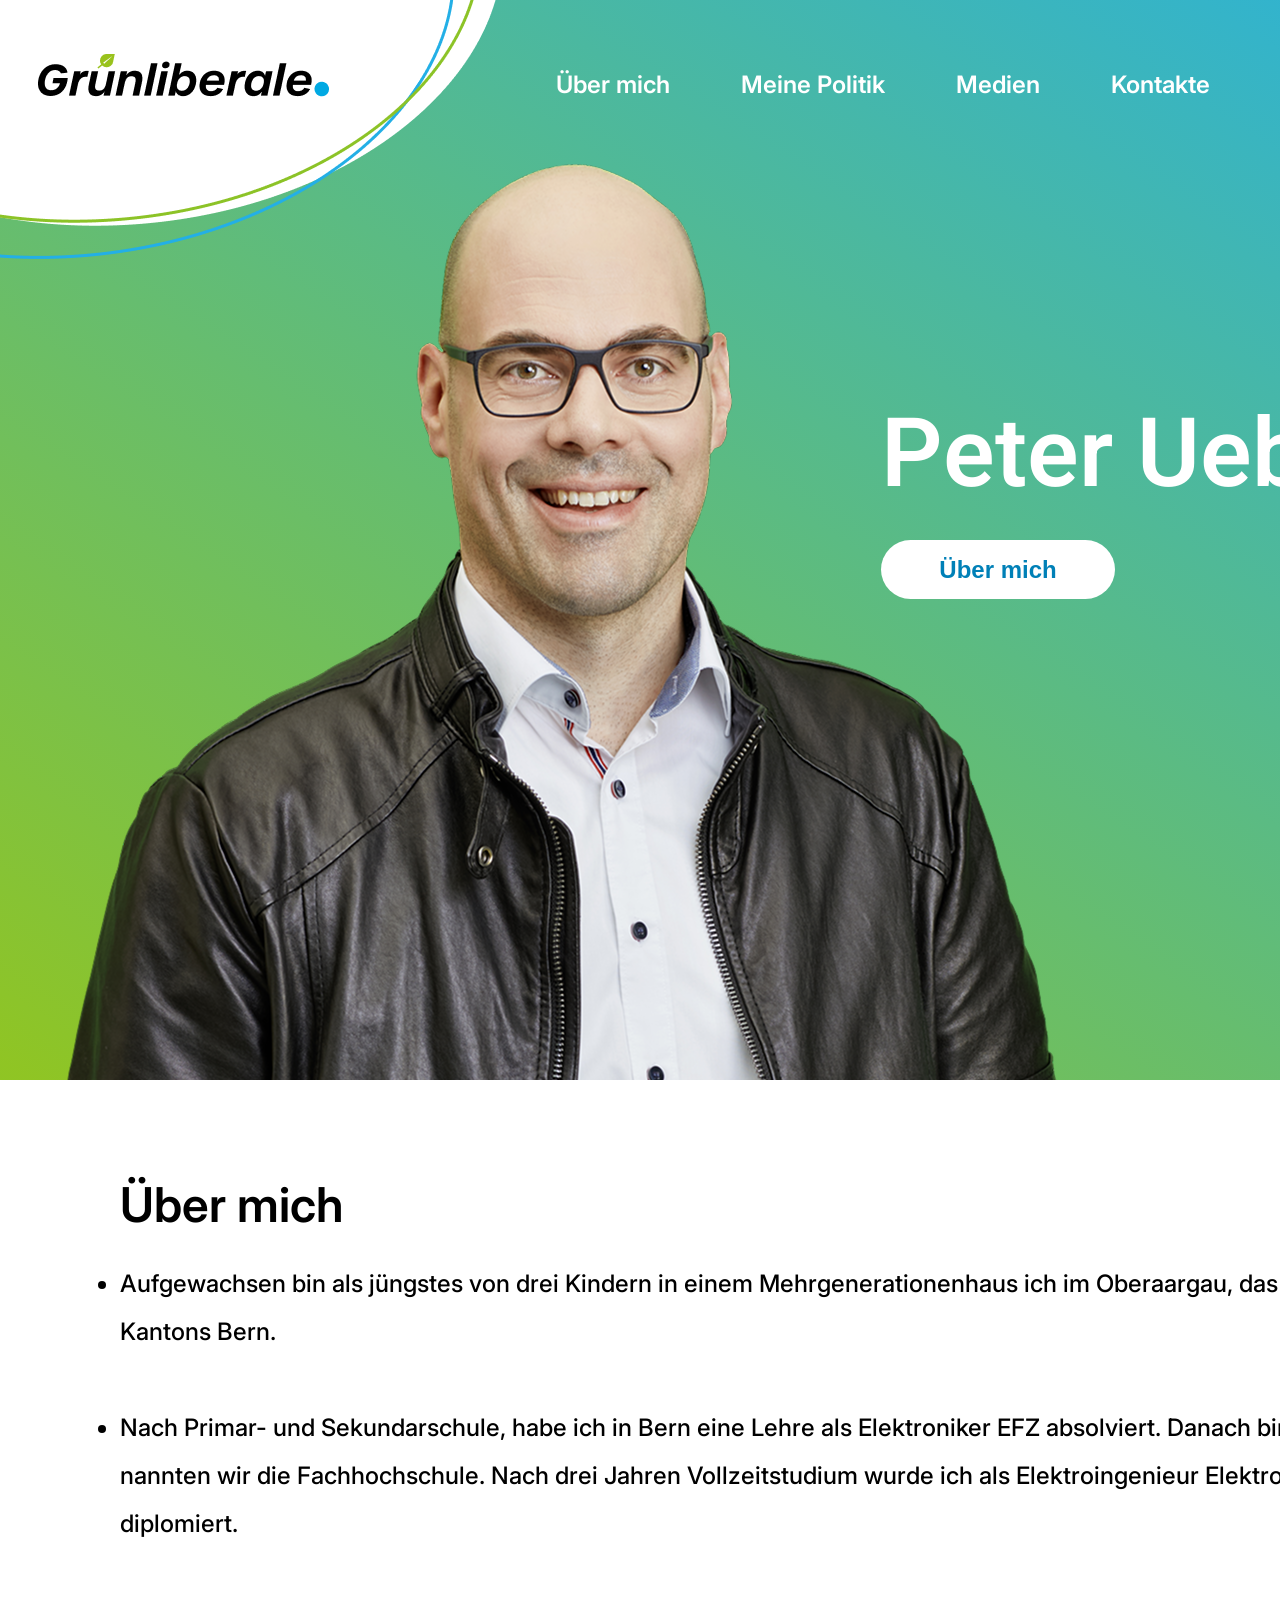
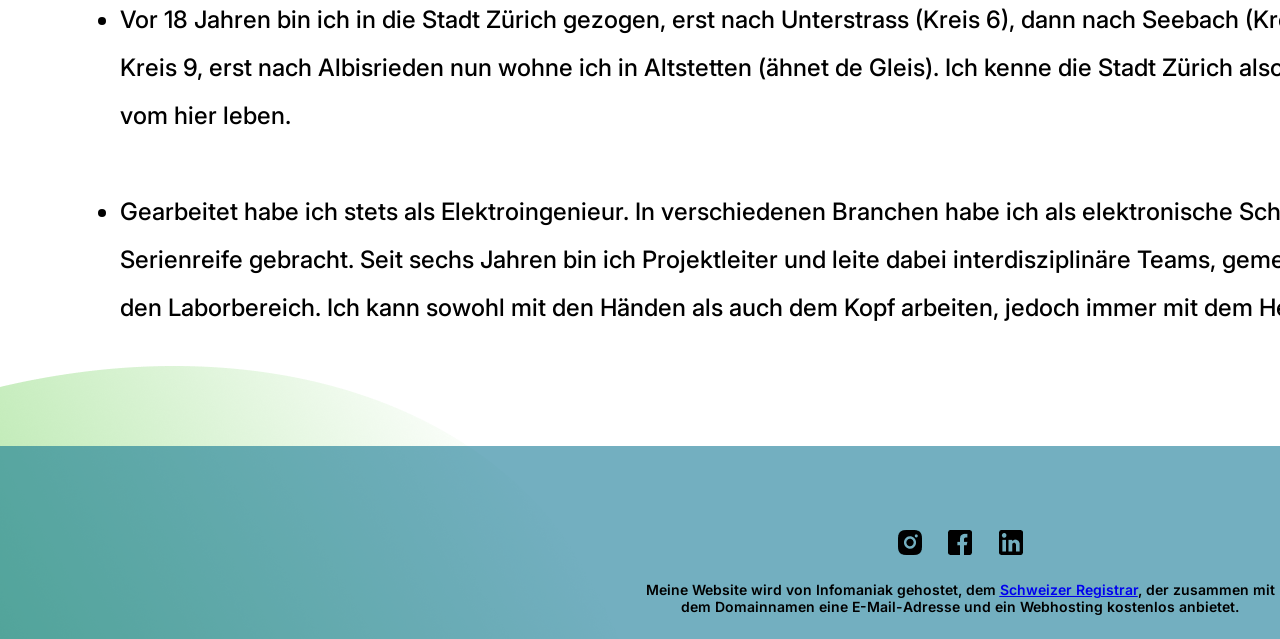
==== index.html @ 5a9c6401 "main page completed" ====
<!DOCTYPE html>
<html lang="en">
  <head>
    <meta charset="UTF-8" />
    <meta name="viewport" content="width=device-width, initial-scale=1.0" />
    <title>Document</title>
    <link rel="stylesheet" href="css/style.css" />
  </head>
  <body>
    <header class="header">
      <ul class="header__block">
        <li class="header__about_me">Über mich</li>
        <li class="header__my_politic">Meine Politik</li>
        <li class="header__media">Medien</li>
        <li class="header__contacts">Kontakte</li>
      </ul>
    </header>
    <main class="main">
      <section class="main__slogan">
        <img class="main__logo" src="/img/logo.png" alt="" />
        <img
          class="main__logo_blue_line"
          src="/img/logo_blue_line.png"
          alt=""
        />
        <img
          class="main__logo_green_line"
          src="/img/logo_green_line.png"
          alt=""
        />
        <img class="main__logo_bg" src="/img/logo_bg.png" alt="" />
        <img class="main__img" src="/img/Peter_main.png" alt="" />

        <h1 class="main__name">Peter Uebersax</h1>
        <a href="#main__title"><button class="main__btn">Über mich</button></a>
      </section>
      <section class="main__text_section">
        <h2 class="main__title" id="main__title">Über mich</h2>
        <ul class="main__desc">
          <li class="main__desc__item">
            Aufgewachsen bin als jüngstes von drei Kindern in einem
            Mehrgenerationenhaus ich im Oberaargau, das ist der nordöstlichste
            Teil des<br>Kantons Bern.
          </li>
          <br />
          <li class="main__desc__item">
            Nach Primar- und Sekundarschule, habe ich in Bern eine Lehre als
            Elektroniker EFZ absolviert. Danach bin ich in Burgdorf ans "Tech",
            so <br>nannten wir die Fachhochschule. Nach drei Jahren Vollzeitstudium
            wurde ich als Elektroingenieur Elektro- und Kommunikationstechnik <br>diplomiert.
          </li>
          <br />
          <li class="main__desc__item">
            Vor 18 Jahren bin ich in die Stadt Zürich gezogen, erst nach
            Unterstrass (Kreis 6), dann nach Seebach (Kreis 11) und vor acht
            Jahren in den <br>Kreis 9, erst nach Albisrieden nun wohne ich in
            Altstetten (ähnet de Gleis). Ich kenne die Stadt Zürich also nicht
            nur vom Hörensagen, sondern <br>vom hier leben.
          </li>
          <br />
          <li class="main__desc__item">
            Gearbeitet habe ich stets als Elektroingenieur. In verschiedenen
            Branchen habe ich als elektronische Schaltungen entwickelt, getestet
            und zur <br>Serienreife gebracht. Seit sechs Jahren bin ich
            Projektleiter und leite dabei interdisziplinäre Teams, gemeinsam
            entwickeln wir Produkte für <br>den Laborbereich. Ich kann sowohl mit
            den Händen als auch dem Kopf arbeiten, jedoch immer mit dem Herzen.
          </li>
        </ul>
      </section>
    </main>

    <footer class="footer">
        <ul class="footer__icons">
            <li class="footer__icons__item"><a href="https://www.instagram.com/peter.uebersax/"><img class="footer__icons__item__img" src="/img/insta.png" alt=""></a></li>
            <li class="footer__icons__item"><a href="https://www.facebook.com/peter.uebersax.12"><img class="footer__icons__item__img" src="/img/facebook.png" alt=""></a></li>
            <li class="footer__icons__item"><a href="https://www.linkedin.com/in/peter-u-022654145/"><img class="footer__icons__item__img" src="/img/linkedin.png" alt=""></a></li>
        </ul>
        <p class="footer__text">Meine Website wird von Infomaniak gehostet, dem <a href="https://www.infomaniak.com/de/domains"><span class="footer__text__link">Schweizer Registrar</a></span>, der zusammen mit dem Domainnamen eine E-Mail-Adresse und ein Webhosting kostenlos anbietet.</p>
        <img class="ellipse_left" src="/img/ellipse_left.png" alt="">
        <img class="ellipse_right" src="/img/ellipse_right.png" alt="">
    </footer>
  </body>
</html>
---- css/style.css ----
@import url("https://fonts.googleapis.com/css2?family=Heebo:wght@100..900&family=Inter:ital,opsz,wght@0,14..32,100..900;1,14..32,100..900&display=swap");
* {
  margin: 0;
  padding: 0;
  box-sizing: border-box;
}

html {
  scroll-behavior: smooth;
}

body {
  margin: 0 auto;
  width: 1920px;
  font-weight: 500;
  font-size: 24px;
  font-family: "Inter", sans-serif;
}

.header__block {
  position: absolute;
  top: 70px;
  right: 70px;
  display: flex;
  width: 654px;
  height: 29px;
  justify-content: space-between;
  align-items: center;
  color: #ffffff;
  z-index: 2;
  list-style: none;
  font-weight: 600;
  font-size: 24px;
  cursor: url("/img/leaf.png"), auto;
}

.main {
  width: 100%;
  min-height: 100vh;
  padding-bottom: 200px;
}
.main__slogan {
  position: relative;
  width: 100%;
  height: 1080px;
  background: linear-gradient(213.38deg, rgba(0, 164, 227, 0.86) 5.39%, rgba(125, 187, 0, 0.86) 99.09%);
}
.main__img {
  position: absolute;
  bottom: 0;
  left: 65px;
}
.main__logo {
  position: absolute;
  top: 5%;
  left: 2%;
  z-index: 2;
}
.main__logo_blue_line {
  position: absolute;
  top: 0;
  left: 0;
  z-index: 2;
}
.main__logo_green_line {
  position: absolute;
  top: 0;
  left: 0;
  z-index: 2;
}
.main__logo_bg {
  position: absolute;
  top: 0;
  left: 0;
  z-index: 1;
}
.main__name {
  width: 660;
  height: 141;
  padding-left: 881px;
  padding-top: 385px;
  padding-bottom: 14px;
  color: #ffffff;
  z-index: 2;
  font-family: "Heebo", sans-serif;
  font-weight: 600;
  font-size: 96px;
  vertical-align: middle;
}
.main__btn {
  border-radius: 36px;
  background-color: #ffffff;
  width: 234px;
  height: 59px;
  color: #0080b7;
  border-style: none;
  margin-left: 881px;
  font-weight: 600;
  font-size: 24px;
  cursor: url("/img/leaf.png"), auto;
  position: relative;
  z-index: 3;
}
.main__text_section {
  width: 100%;
  padding-top: 95px;
  margin-left: 60px;
}
.main__title {
  width: 238px;
  height: 58px;
  margin-left: 60px;
  font-weight: 600;
  font-size: 48px;
  vertical-align: middle;
}
.main__desc {
  width: 1675px;
  height: 490px;
  margin-top: 27px;
  margin-left: 60px;
  margin-bottom: 96px;
  font-size: 24px;
  line-height: 48px;
  vertical-align: middle;
}

.footer {
  width: 100%;
  height: 193px;
  background-color: rgba(1, 109, 140, 0.5490196078);
  position: relative;
}
.footer__icons {
  width: 125px;
  height: auto;
  margin: 0 auto;
  display: flex;
  justify-content: space-between;
  align-items: center;
  list-style: none;
  padding-top: 84px;
}
.footer__icons__item__img {
  cursor: url("/img/leaf.png"), auto;
}
.footer__text {
  width: 647px;
  height: auto;
  margin: 0 auto;
  margin-top: 20px;
  font-size: 14px;
  text-align: center;
  font-weight: 600;
  font-family: Inter;
  font-weight: 600;
  font-style: Semi Bold;
  font-size: 14px;
  text-align: center;
  vertical-align: middle;
  text-decoration-style: solid;
  color: #000000;
}
.footer__text__link {
  text-decoration: underline;
  cursor: url("/img/leaf.png"), auto;
}

.ellipse_left {
  position: absolute;
  bottom: 0;
  left: 0;
  z-index: -1;
}

.ellipse_right {
  position: absolute;
  bottom: 0;
  right: 0;
  z-index: -1;
}
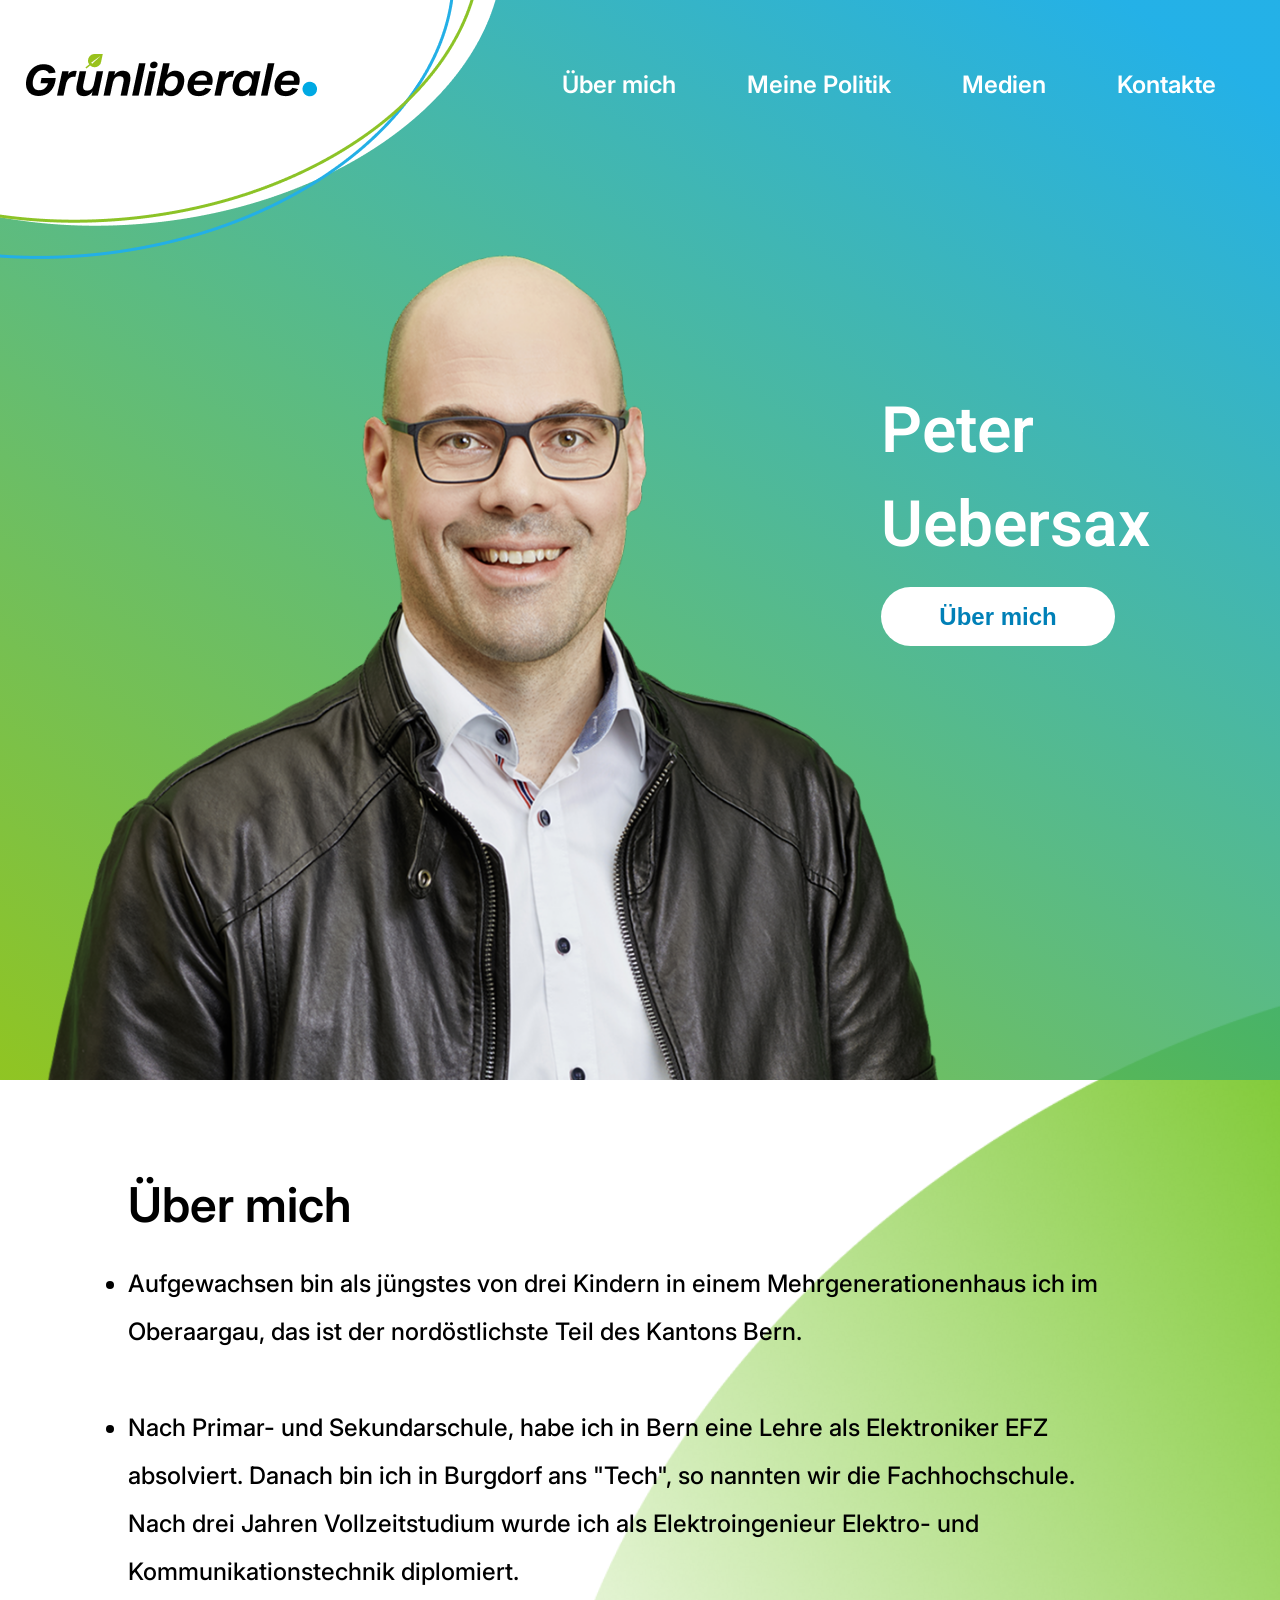
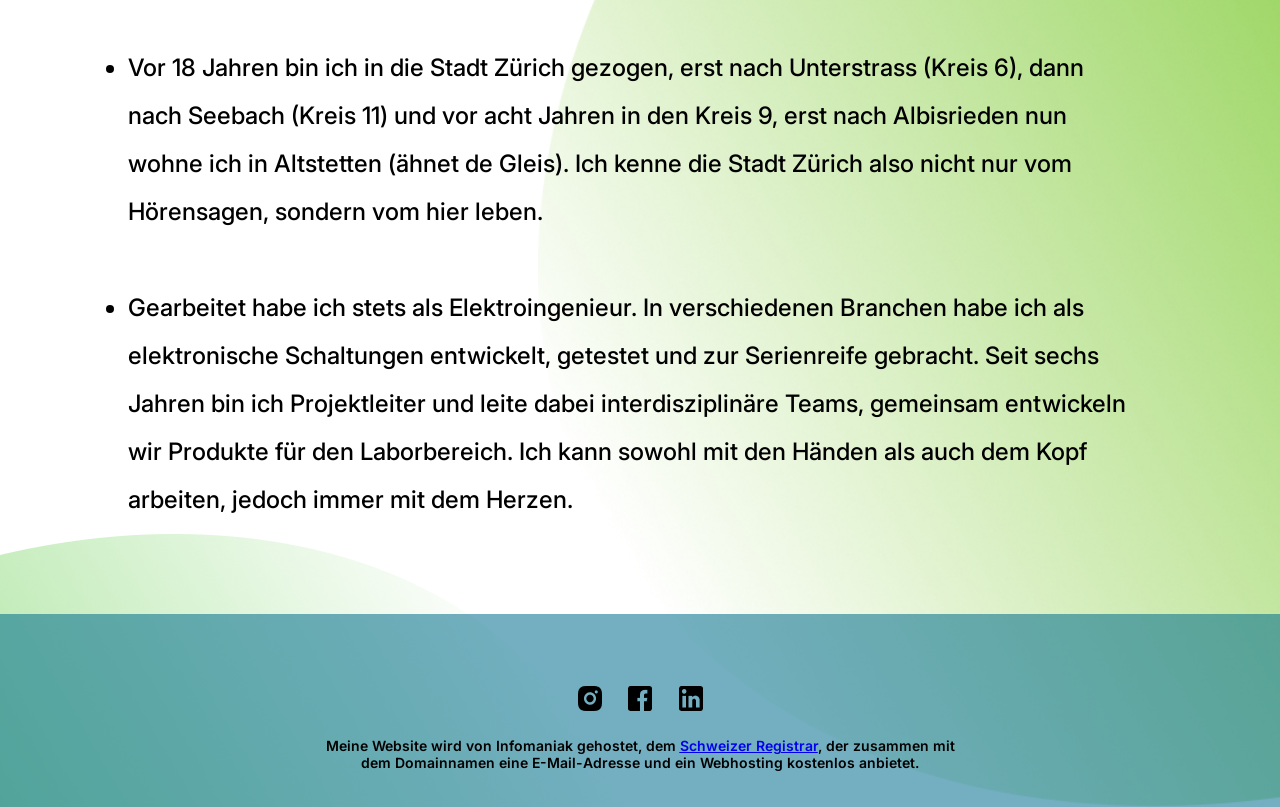
==== commit f12daa97: "working on responsive resolutions" ====
--- a/index.html
+++ b/index.html
@@ -40,30 +40,30 @@
           <li class="main__desc__item">
             Aufgewachsen bin als jüngstes von drei Kindern in einem
             Mehrgenerationenhaus ich im Oberaargau, das ist der nordöstlichste
-            Teil des<br>Kantons Bern.
+            Teil des Kantons Bern.
           </li>
           <br />
           <li class="main__desc__item">
             Nach Primar- und Sekundarschule, habe ich in Bern eine Lehre als
             Elektroniker EFZ absolviert. Danach bin ich in Burgdorf ans "Tech",
-            so <br>nannten wir die Fachhochschule. Nach drei Jahren Vollzeitstudium
-            wurde ich als Elektroingenieur Elektro- und Kommunikationstechnik <br>diplomiert.
+            so nannten wir die Fachhochschule. Nach drei Jahren Vollzeitstudium
+            wurde ich als Elektroingenieur Elektro- und Kommunikationstechnik diplomiert.
           </li>
           <br />
           <li class="main__desc__item">
             Vor 18 Jahren bin ich in die Stadt Zürich gezogen, erst nach
             Unterstrass (Kreis 6), dann nach Seebach (Kreis 11) und vor acht
-            Jahren in den <br>Kreis 9, erst nach Albisrieden nun wohne ich in
+            Jahren in den Kreis 9, erst nach Albisrieden nun wohne ich in
             Altstetten (ähnet de Gleis). Ich kenne die Stadt Zürich also nicht
-            nur vom Hörensagen, sondern <br>vom hier leben.
+            nur vom Hörensagen, sondern vom hier leben.
           </li>
           <br />
           <li class="main__desc__item">
             Gearbeitet habe ich stets als Elektroingenieur. In verschiedenen
             Branchen habe ich als elektronische Schaltungen entwickelt, getestet
-            und zur <br>Serienreife gebracht. Seit sechs Jahren bin ich
+            und zur Serienreife gebracht. Seit sechs Jahren bin ich
             Projektleiter und leite dabei interdisziplinäre Teams, gemeinsam
-            entwickeln wir Produkte für <br>den Laborbereich. Ich kann sowohl mit
+            entwickeln wir Produkte für den Laborbereich. Ich kann sowohl mit
             den Händen als auch dem Kopf arbeiten, jedoch immer mit dem Herzen.
           </li>
         </ul>
--- a/css/style.css
+++ b/css/style.css
@@ -7,20 +7,26 @@
 
 html {
   scroll-behavior: smooth;
+  overflow-x: hidden;
+  width: 100%;
 }
 
 body {
   margin: 0 auto;
-  width: 1920px;
+  width: 100%;
+  max-width: 1920px;
+  overflow-x: hidden;
+  margin: 0 auto;
   font-weight: 500;
   font-size: 24px;
   font-family: "Inter", sans-serif;
+  position: relative;
 }
 
 .header__block {
   position: absolute;
   top: 70px;
-  right: 70px;
+  right: 5%;
   display: flex;
   width: 654px;
   height: 29px;
@@ -36,19 +42,21 @@
 
 .main {
   width: 100%;
-  min-height: 100vh;
-  padding-bottom: 200px;
 }
 .main__slogan {
   position: relative;
   width: 100%;
+  max-width: 1920px;
   height: 1080px;
   background: linear-gradient(213.38deg, rgba(0, 164, 227, 0.86) 5.39%, rgba(125, 187, 0, 0.86) 99.09%);
+  overflow: hidden;
 }
 .main__img {
   position: absolute;
   bottom: 0;
   left: 65px;
+  max-width: 90%;
+  height: auto;
 }
 .main__logo {
   position: absolute;
@@ -75,11 +83,7 @@
   z-index: 1;
 }
 .main__name {
-  width: 660;
-  height: 141;
-  padding-left: 881px;
-  padding-top: 385px;
-  padding-bottom: 14px;
+  padding: 385px 14px 14px 881px;
   color: #ffffff;
   z-index: 2;
   font-family: "Heebo", sans-serif;
@@ -102,32 +106,35 @@
   z-index: 3;
 }
 .main__text_section {
-  width: 100%;
+  width: 80%;
   padding-top: 95px;
-  margin-left: 60px;
+  padding-bottom: 10vh;
+  margin: 0 auto;
 }
 .main__title {
-  width: 238px;
+  width: 100%;
+  max-width: 1675px;
   height: 58px;
-  margin-left: 60px;
+  margin: 0 auto;
   font-weight: 600;
   font-size: 48px;
   vertical-align: middle;
 }
 .main__desc {
-  width: 1675px;
-  height: 490px;
+  width: 100%;
+  max-width: 1675px;
+  height: auto;
   margin-top: 27px;
-  margin-left: 60px;
-  margin-bottom: 96px;
   font-size: 24px;
   line-height: 48px;
   vertical-align: middle;
+  padding-right: 20px;
+  box-sizing: border-box;
 }
 
 .footer {
   width: 100%;
-  height: 193px;
+  height: auto;
   background-color: rgba(1, 109, 140, 0.5490196078);
   position: relative;
 }
@@ -139,22 +146,22 @@
   justify-content: space-between;
   align-items: center;
   list-style: none;
-  padding-top: 84px;
+  padding-top: 8vh;
 }
 .footer__icons__item__img {
   cursor: url("/img/leaf.png"), auto;
 }
 .footer__text {
-  width: 647px;
+  width: 90%;
+  max-width: 647px;
   height: auto;
   margin: 0 auto;
   margin-top: 20px;
+  padding-bottom: 4vh;
   font-size: 14px;
   text-align: center;
   font-weight: 600;
-  font-family: Inter;
-  font-weight: 600;
-  font-style: Semi Bold;
+  font-weight: 600;
   font-size: 14px;
   text-align: center;
   vertical-align: middle;
@@ -178,4 +185,83 @@
   bottom: 0;
   right: 0;
   z-index: -1;
+  max-width: 50vw;
+  zoom: 1.2;
+}
+
+@media (max-width: 1600px) {
+  .main__img {
+    left: 4vw;
+    zoom: 90%;
+    height: auto;
+  }
+  .main__name {
+    font-size: 64px;
+  }
+}
+@media (max-width: 1200px) {
+  .main__img {
+    left: 2vw;
+    zoom: 80%;
+    height: auto;
+  }
+  .main__name {
+    font-size: 54px;
+    margin-left: -15vw;
+  }
+  .main__btn {
+    width: 14vw;
+    height: 50px;
+    margin-left: 800px;
+    font-size: 22px;
+  }
+  .main__logo {
+    zoom: 68%;
+    position: absolute;
+    top: 5%;
+    left: 2%;
+    z-index: 2;
+  }
+  .main__logo_blue_line {
+    zoom: 68%;
+  }
+  .main__logo_green_line {
+    zoom: 68%;
+  }
+  .main__logo_bg {
+    zoom: 68%;
+  }
+  .main__slogan {
+    height: 78vh;
+  }
+}
+@media (max-width: 1024px) {
+  .main__img {
+    zoom: 60%;
+  }
+  .main__name {
+    font-size: 46px;
+    margin-left: -35vw;
+    margin-top: -5vh;
+  }
+  .main__btn {
+    width: 14vw;
+    height: 50px;
+    margin-left: 600px;
+  }
+  .main__logo {
+    zoom: 50%;
+  }
+  .main__logo_blue_line {
+    zoom: 50%;
+  }
+  .main__logo_green_line {
+    zoom: 50%;
+  }
+  .main__logo_bg {
+    zoom: 50%;
+  }
+  .main__slogan {
+    height: 60vh;
+  }
 }
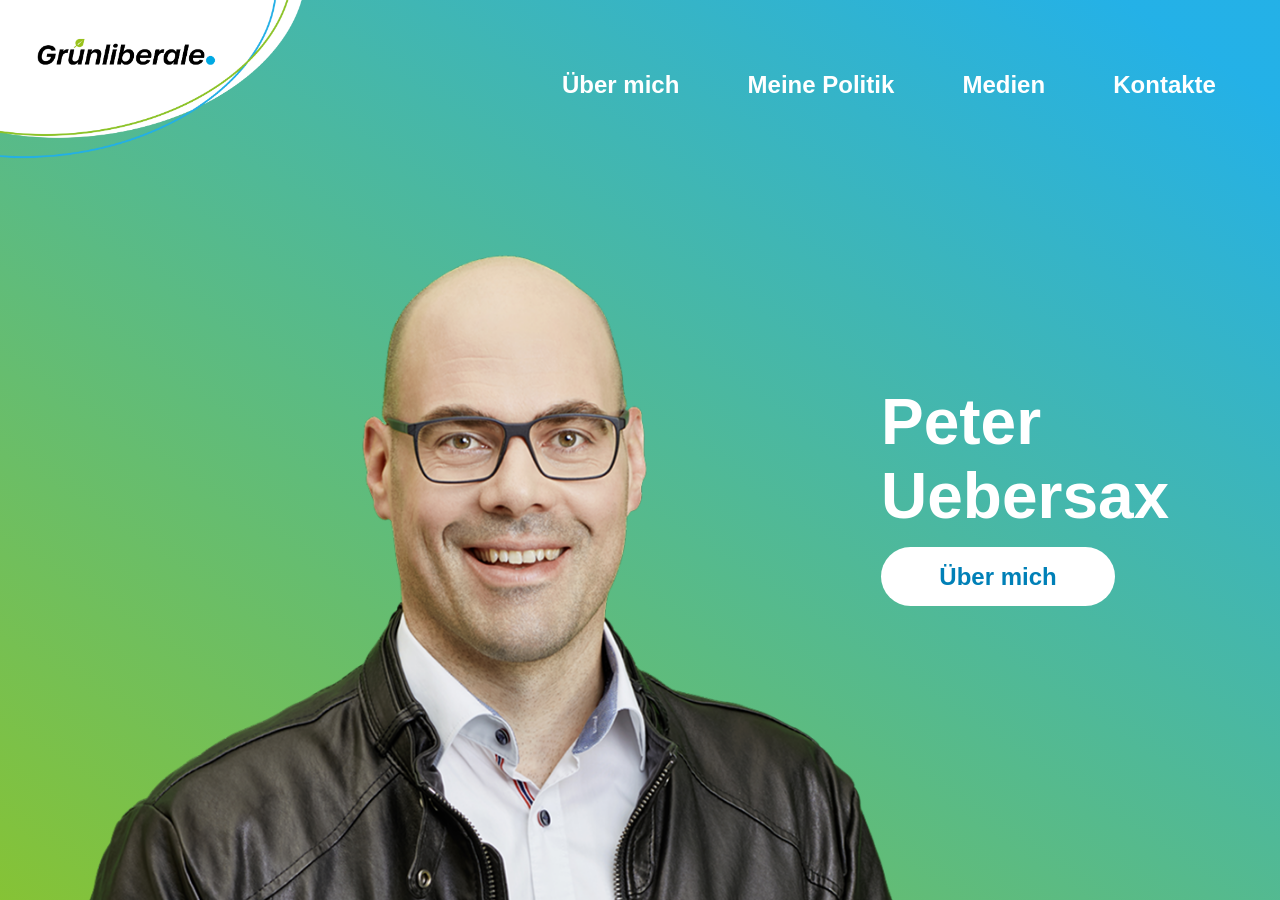
==== commit 4346df6f: "index.html added" ====
--- a/index.html
+++ b/index.html
@@ -1,84 +1,11 @@
 <!DOCTYPE html>
 <html lang="en">
-  <head>
-    <meta charset="UTF-8" />
-    <meta name="viewport" content="width=device-width, initial-scale=1.0" />
-    <title>Document</title>
-    <link rel="stylesheet" href="css/style.css" />
-  </head>
-  <body>
-    <header class="header">
-      <ul class="header__block">
-        <li class="header__about_me">Über mich</li>
-        <li class="header__my_politic">Meine Politik</li>
-        <li class="header__media">Medien</li>
-        <li class="header__contacts">Kontakte</li>
-      </ul>
-    </header>
-    <main class="main">
-      <section class="main__slogan">
-        <img class="main__logo" src="/img/logo.png" alt="" />
-        <img
-          class="main__logo_blue_line"
-          src="/img/logo_blue_line.png"
-          alt=""
-        />
-        <img
-          class="main__logo_green_line"
-          src="/img/logo_green_line.png"
-          alt=""
-        />
-        <img class="main__logo_bg" src="/img/logo_bg.png" alt="" />
-        <img class="main__img" src="/img/Peter_main.png" alt="" />
-
-        <h1 class="main__name">Peter Uebersax</h1>
-        <a href="#main__title"><button class="main__btn">Über mich</button></a>
-      </section>
-      <section class="main__text_section">
-        <h2 class="main__title" id="main__title">Über mich</h2>
-        <ul class="main__desc">
-          <li class="main__desc__item">
-            Aufgewachsen bin als jüngstes von drei Kindern in einem
-            Mehrgenerationenhaus ich im Oberaargau, das ist der nordöstlichste
-            Teil des Kantons Bern.
-          </li>
-          <br />
-          <li class="main__desc__item">
-            Nach Primar- und Sekundarschule, habe ich in Bern eine Lehre als
-            Elektroniker EFZ absolviert. Danach bin ich in Burgdorf ans "Tech",
-            so nannten wir die Fachhochschule. Nach drei Jahren Vollzeitstudium
-            wurde ich als Elektroingenieur Elektro- und Kommunikationstechnik diplomiert.
-          </li>
-          <br />
-          <li class="main__desc__item">
-            Vor 18 Jahren bin ich in die Stadt Zürich gezogen, erst nach
-            Unterstrass (Kreis 6), dann nach Seebach (Kreis 11) und vor acht
-            Jahren in den Kreis 9, erst nach Albisrieden nun wohne ich in
-            Altstetten (ähnet de Gleis). Ich kenne die Stadt Zürich also nicht
-            nur vom Hörensagen, sondern vom hier leben.
-          </li>
-          <br />
-          <li class="main__desc__item">
-            Gearbeitet habe ich stets als Elektroingenieur. In verschiedenen
-            Branchen habe ich als elektronische Schaltungen entwickelt, getestet
-            und zur Serienreife gebracht. Seit sechs Jahren bin ich
-            Projektleiter und leite dabei interdisziplinäre Teams, gemeinsam
-            entwickeln wir Produkte für den Laborbereich. Ich kann sowohl mit
-            den Händen als auch dem Kopf arbeiten, jedoch immer mit dem Herzen.
-          </li>
-        </ul>
-      </section>
-    </main>
-
-    <footer class="footer">
-        <ul class="footer__icons">
-            <li class="footer__icons__item"><a href="https://www.instagram.com/peter.uebersax/"><img class="footer__icons__item__img" src="/img/insta.png" alt=""></a></li>
-            <li class="footer__icons__item"><a href="https://www.facebook.com/peter.uebersax.12"><img class="footer__icons__item__img" src="/img/facebook.png" alt=""></a></li>
-            <li class="footer__icons__item"><a href="https://www.linkedin.com/in/peter-u-022654145/"><img class="footer__icons__item__img" src="/img/linkedin.png" alt=""></a></li>
-        </ul>
-        <p class="footer__text">Meine Website wird von Infomaniak gehostet, dem <a href="https://www.infomaniak.com/de/domains"><span class="footer__text__link">Schweizer Registrar</a></span>, der zusammen mit dem Domainnamen eine E-Mail-Adresse und ein Webhosting kostenlos anbietet.</p>
-        <img class="ellipse_left" src="/img/ellipse_left.png" alt="">
-        <img class="ellipse_right" src="/img/ellipse_right.png" alt="">
-    </footer>
-  </body>
+<head>
+  <meta charset="UTF-8">
+  <meta http-equiv="refresh" content="0; url=pages/about_me.html">
+  <title>Redirecting…</title>
+</head>
+<body>
+  If you are not redirected, <a href="pages/about_me.html">click here</a>.
+</body>
 </html>
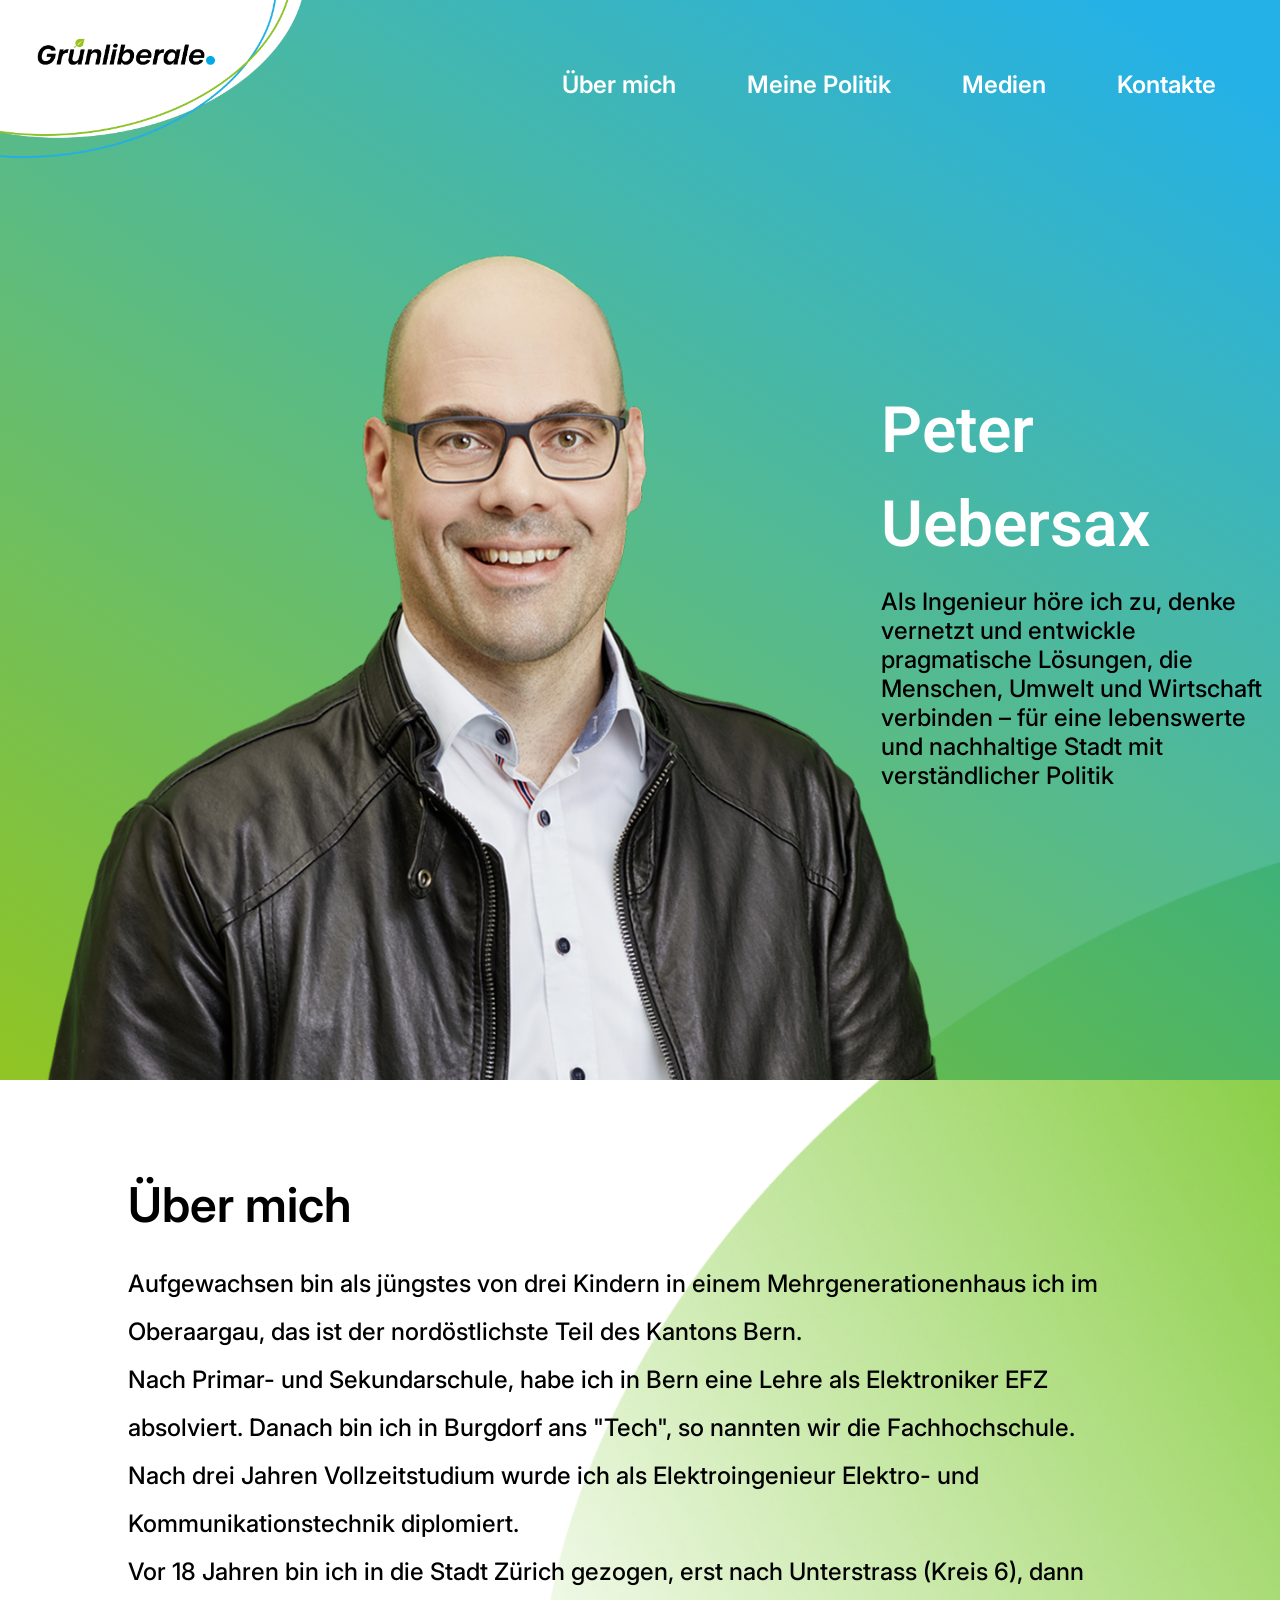
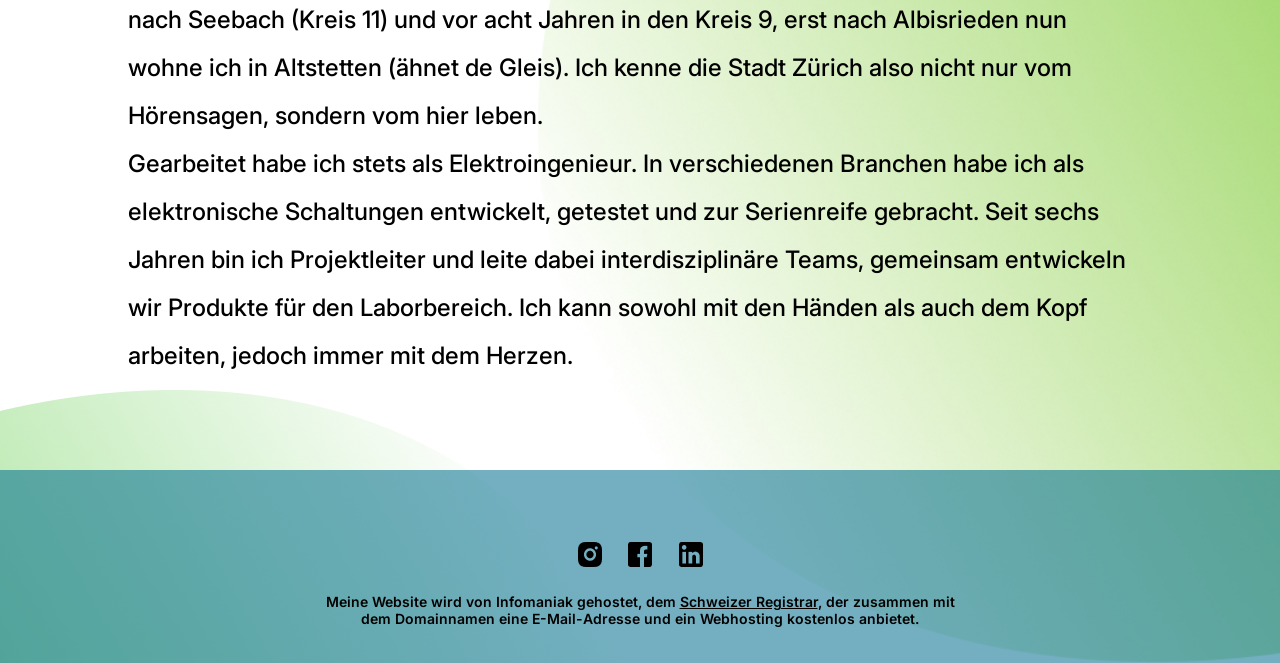
==== commit 8e072d8e: "main page renamed to index.html" ====
--- a/index.html
+++ b/index.html
@@ -1,11 +1,91 @@
 <!DOCTYPE html>
 <html lang="en">
-<head>
-  <meta charset="UTF-8">
-  <meta http-equiv="refresh" content="0; url=pages/about_me.html">
-  <title>Redirecting…</title>
-</head>
-<body>
-  If you are not redirected, <a href="pages/about_me.html">click here</a>.
-</body>
-</html>
+  <head>
+    <meta charset="UTF-8" />
+    <meta name="viewport" content="width=device-width, initial-scale=1.0" />
+    <title>Über mich</title>
+    <link rel="stylesheet" href="./css/index.css" />
+    <link rel="stylesheet" href="./css/footer.css">
+    
+    <script src="./JS/burger.js" defer></script>
+  </head>
+  <body>
+    <header class="header">
+      <button class="burger_toggle" id="burgerToggle" aria-label="Menu">
+    <span></span>
+    <span></span>
+    <span></span>
+  </button>
+  <nav class="burger_menu" id="burgerMenu">
+    <ul class="burger_menu__list">
+      <li class="burger_menu__item"><a href="index.html">Über mich</a></li>
+      <li class="burger_menu__item"><a href="./pages/politic.html">Meine Politik</a></li>
+      <li class="burger_menu__item"><a href="./pages/medien.html">Medien</a></li>
+      <li class="burger_menu__item"><a href="./pages/contacts.html">Kontakte</a></li>
+    </ul>
+  </nav>
+  <ul class="header__block">
+    <li class="header__about_me"><a href="index.html">Über mich</a></li>
+    <li class="header__my_politic"><a href="./pages/politic.html">Meine Politik</a></li>
+    <li class="header__media"><a href="./pages/medien.html">Medien</a></li>
+    <li class="header__contacts"><a href="./pages/contacts.html">Kontakte</a></li>
+  </ul>
+    </header>
+    <main class="main">
+      <section class="main__slogan">
+        <img class="main__logo_mobile" src="./img/logo_mobile.png" alt="">
+        <img class="main__logo" src="./img/logo.png" alt="" />
+
+        <img class="main__img" src="./img/Peter_main.png" alt="" />
+        <img class="main__img_mobile" src="/img/Peter_mobile.png" alt="" />
+
+        <h1 class="main__name">Peter Uebersax</h1>
+        <p class="main__text">Als Ingenieur höre ich zu, denke vernetzt und entwickle pragmatische Lösungen, die Menschen, Umwelt und Wirtschaft verbinden – für eine lebenswerte und nachhaltige Stadt mit verständlicher Politik</p>
+      </section>
+      <section class="main__text_section">
+        <h2 class="main__title" id="main__title">Über mich</h2>
+        <ul class="main__desc">
+          <li class="main__desc__item">
+            Aufgewachsen bin als jüngstes von drei Kindern in einem
+            Mehrgenerationenhaus ich im Oberaargau, das ist der nordöstlichste
+            Teil des Kantons Bern.
+          </li>
+          <li class="main__desc__item">
+            Nach Primar- und Sekundarschule, habe ich in Bern eine Lehre als
+            Elektroniker EFZ absolviert. Danach bin ich in Burgdorf ans "Tech",
+            so nannten wir die Fachhochschule. Nach drei Jahren Vollzeitstudium
+            wurde ich als Elektroingenieur Elektro- und Kommunikationstechnik diplomiert.
+          </li>
+          <li class="main__desc__item">
+            Vor 18 Jahren bin ich in die Stadt Zürich gezogen, erst nach
+            Unterstrass (Kreis 6), dann nach Seebach (Kreis 11) und vor acht
+            Jahren in den Kreis 9, erst nach Albisrieden nun wohne ich in
+            Altstetten (ähnet de Gleis). Ich kenne die Stadt Zürich also nicht
+            nur vom Hörensagen, sondern vom hier leben.
+          </li>
+          <li class="main__desc__item">
+            Gearbeitet habe ich stets als Elektroingenieur. In verschiedenen
+            Branchen habe ich als elektronische Schaltungen entwickelt, getestet
+            und zur Serienreife gebracht. Seit sechs Jahren bin ich
+            Projektleiter und leite dabei interdisziplinäre Teams, gemeinsam
+            entwickeln wir Produkte für den Laborbereich. Ich kann sowohl mit
+            den Händen als auch dem Kopf arbeiten, jedoch immer mit dem Herzen.
+          </li>
+        </ul>
+      </section>
+    </main>
+
+    <footer class="footer">
+        <ul class="footer__icons">
+            <li class="footer__icons__item"><a href="https://www.instagram.com/peter.uebersax/"><img class="footer__icons__item__img" src="/img/insta.png" alt=""></a></li>
+            <li class="footer__icons__item"><a href="https://www.facebook.com/peter.uebersax.12"><img class="footer__icons__item__img" src="/img/facebook.png" alt=""></a></li>
+            <li class="footer__icons__item"><a href="https://www.linkedin.com/in/peter-u-022654145/"><img class="footer__icons__item__img" src="/img/linkedin.png" alt=""></a></li>
+        </ul>
+        <p class="footer__text">Meine Website wird von Infomaniak gehostet, dem <a href="https://www.infomaniak.com/de/domains"><span class="footer__text__link">Schweizer Registrar</a></span>, der zusammen mit dem Domainnamen eine E-Mail-Adresse und ein Webhosting kostenlos anbietet.</p>
+        <img class="ellipse_left" src="/img/ellipse_left.png" alt="">
+        <img class="ellipse_right" src="/img/ellipse_right.png" alt="">
+        <img class="ellipse_mob_left" src="/img/ellipse_mob_left.png" alt="">
+        <img class="ellipse_mob_right" src="/img/ellipse_mob_right.png" alt="">
+    </footer>
+  </body>
+</html>
--- a/css/index.css
+++ b/css/index.css
@@ -0,0 +1,484 @@
+@import url("https://fonts.googleapis.com/css2?family=Heebo:wght@100..900&family=Inter:ital,opsz,wght@0,14..32,100..900;1,14..32,100..900&display=swap");
+.main__logo {
+  position: absolute;
+  top: 0;
+  left: 0;
+  z-index: 2;
+  width: 25%;
+}
+.main__logo_mobile {
+  display: none;
+}
+
+@media (max-width: 1200px) {
+  .main__logo {
+    zoom: 68%;
+    position: absolute;
+    z-index: 2;
+  }
+  .main__slogan {
+    height: 78vh;
+  }
+}
+@media (max-width: 1024px) {
+  .main__logo {
+    zoom: 50%;
+  }
+}
+@media (max-width: 650px) {
+  .main__logo {
+    zoom: 30%;
+  }
+}
+@media (max-width: 480px) {
+  .main__logo {
+    display: none;
+  }
+  .main__logo_mobile {
+    display: block;
+    position: absolute;
+    top: 0;
+    left: 0;
+    z-index: 2;
+    scale: 25%;
+    transform-origin: top left;
+  }
+}
+a {
+  text-decoration: none;
+  color: inherit;
+  cursor: url("../img/leaf.png"), auto;
+}
+
+.header__block {
+  position: absolute;
+  top: 70px;
+  right: 5%;
+  display: flex;
+  width: 654px;
+  height: 29px;
+  justify-content: space-between;
+  align-items: center;
+  color: #ffffff;
+  z-index: 2;
+  list-style: none;
+  font-weight: 600;
+  font-size: 24px;
+  cursor: url("../img/leaf.png"), auto;
+}
+
+@media (max-width: 1024px) {
+  .header__block {
+    position: absolute;
+    top: 50px;
+    width: 60vw;
+    font-size: 18px;
+  }
+}
+@media (max-width: 650px) {
+  .header__block {
+    position: absolute;
+    top: 30px;
+    width: 65vw;
+    font-size: 12px;
+  }
+}
+@media (max-width: 480px) {
+  .header__block {
+    display: none;
+  }
+}
+.burger_toggle {
+  display: none;
+  position: absolute;
+  top: 32px;
+  right: 32px;
+  width: 36px;
+  height: 36px;
+  background: none;
+  border: none;
+  cursor: pointer;
+  z-index: 11;
+  padding: 0;
+  flex-direction: column;
+  justify-content: space-around;
+  align-items: center;
+}
+.burger_toggle span {
+  display: block;
+  width: 28px;
+  height: 3px;
+  background-color: #ffffff;
+  border-radius: 2px;
+  transition: all 0.3s ease;
+}
+.burger_toggle.active span:nth-child(1) {
+  transform: rotate(45deg) translate(10px, 10px);
+}
+.burger_toggle.active span:nth-child(2) {
+  opacity: 0;
+}
+.burger_toggle.active span:nth-child(3) {
+  transform: rotate(-45deg) translate(7px, -7px);
+}
+
+.burger_menu {
+  display: none;
+  position: fixed;
+  top: 0;
+  left: -100%;
+  width: 100%;
+  height: 100vh;
+  background: linear-gradient(213.38deg, rgba(0, 164, 227, 0.95) 5.39%, rgba(125, 187, 0, 0.95) 99.09%);
+  z-index: 10;
+  transition: left 0.3s ease;
+}
+.burger_menu.active {
+  left: 0;
+}
+.burger_menu__list {
+  display: flex;
+  flex-direction: column;
+  justify-content: center;
+  align-items: center;
+  height: 100%;
+  list-style: none;
+  padding: 0;
+  margin: 0;
+  gap: 40px;
+}
+.burger_menu__item a {
+  color: #ffffff;
+  font-size: 32px;
+  font-weight: 600;
+}
+.burger_menu__item a:hover {
+  transform: scale(1.1);
+}
+.burger_menu__item a:active {
+  transform: scale(0.95);
+}
+
+@media (max-width: 480px) {
+  .burger_toggle {
+    display: flex;
+  }
+  .burger_menu {
+    display: block;
+  }
+}
+.footer {
+  width: 100%;
+  background-color: rgba(1, 109, 140, 0.5490196078);
+  position: relative;
+}
+.footer__icons {
+  width: 125px;
+  height: auto;
+  margin: 0 auto;
+  display: flex;
+  justify-content: space-between;
+  align-items: center;
+  list-style: none;
+  padding-top: 8vh;
+}
+.footer__icons__item__img {
+  cursor: url("/img/leaf.png"), auto;
+}
+.footer__text {
+  width: 90%;
+  max-width: 647px;
+  height: auto;
+  margin: 0 auto;
+  margin-top: 20px;
+  padding-bottom: 4vh;
+  font-size: 14px;
+  text-align: center;
+  font-weight: 600;
+  font-weight: 600;
+  font-size: 14px;
+  text-align: center;
+  vertical-align: middle;
+  text-decoration-style: solid;
+  color: #000000;
+}
+.footer__text__link {
+  text-decoration: underline;
+  cursor: url("/img/leaf.png"), auto;
+}
+
+@media (max-width: 480px) {
+  .footer__icons {
+    padding-top: 31px;
+  }
+  .footer__text {
+    font-size: 10px;
+    margin-top: 0;
+    padding-bottom: 15px;
+  }
+}
+* {
+  margin: 0;
+  padding: 0;
+  box-sizing: border-box;
+}
+
+html {
+  scroll-behavior: smooth;
+  overflow-x: hidden;
+  width: 100%;
+}
+
+body {
+  margin: 0 auto;
+  width: 100%;
+  max-width: 1920px;
+  overflow-x: hidden;
+  margin: 0 auto;
+  font-weight: 500;
+  font-size: 24px;
+  font-family: "Inter", sans-serif;
+  position: relative;
+}
+
+.main {
+  width: 100%;
+}
+.main__slogan {
+  position: relative;
+  width: 100%;
+  max-width: 1920px;
+  height: 1080px;
+  background: linear-gradient(213.38deg, rgba(0, 164, 227, 0.86) 5.39%, rgba(125, 187, 0, 0.86) 99.09%);
+  overflow: hidden;
+}
+.main__img {
+  position: absolute;
+  bottom: 0;
+  left: 65px;
+  max-width: 90%;
+  height: auto;
+}
+.main__img_mobile {
+  display: none;
+}
+.main__name {
+  padding: 385px 14px 14px 881px;
+  color: #ffffff;
+  z-index: 2;
+  font-family: "Heebo", sans-serif;
+  font-weight: 600;
+  font-size: 96px;
+  vertical-align: middle;
+}
+.main__text {
+  color: #000000;
+  padding: 0 14px 14px 881px;
+}
+.main__text_section {
+  width: 80%;
+  padding-top: 95px;
+  padding-bottom: 10vh;
+  margin: 0 auto;
+}
+.main__title {
+  width: 100%;
+  max-width: 1675px;
+  height: 58px;
+  margin: 0 auto;
+  font-weight: 600;
+  font-size: 48px;
+  vertical-align: middle;
+}
+.main__desc {
+  width: 100%;
+  max-width: 1675px;
+  height: auto;
+  margin-top: 27px;
+  font-size: 24px;
+  line-height: 48px;
+  vertical-align: middle;
+  padding-right: 20px;
+  box-sizing: border-box;
+  list-style: none;
+}
+
+.ellipse_left {
+  position: absolute;
+  bottom: 0;
+  left: 0;
+  z-index: -1;
+}
+
+.ellipse_right {
+  position: absolute;
+  bottom: 0;
+  right: 0;
+  z-index: -1;
+  max-width: 50vw;
+  zoom: 1.2;
+}
+
+.ellipse_mob_left {
+  display: none;
+}
+
+.ellipse_mob_right {
+  display: none;
+}
+
+@media (max-width: 1600px) {
+  .main__img {
+    left: 4vw;
+    zoom: 90%;
+    height: auto;
+  }
+  .main__name {
+    font-size: 64px;
+  }
+}
+@media (max-width: 1200px) {
+  .main__img {
+    left: 2vw;
+    zoom: 80%;
+    height: auto;
+  }
+  .main__name {
+    font-size: 54px;
+    margin-left: -100px;
+  }
+  .main__text {
+    margin-left: -100px;
+  }
+  .main__btn {
+    width: 14vw;
+    height: 50px;
+    margin-left: 780px;
+    font-size: 22px;
+  }
+}
+@media (max-width: 1024px) {
+  .main__img {
+    zoom: 60%;
+  }
+  .main__name {
+    font-size: 46px;
+    margin-left: -290px;
+    margin-top: -140px;
+  }
+  .main__text {
+    margin-left: -290px;
+    font-size: 20px;
+  }
+  .main__slogan {
+    height: 700px;
+  }
+}
+@media (max-width: 1024px) and (max-width: 820px) {
+  .main__img {
+    zoom: 50%;
+  }
+  .main__name {
+    font-size: 34px;
+    margin-left: -400px;
+    margin-top: -250px;
+  }
+  .main__text {
+    font-size: 16px;
+    margin-left: -360px;
+  }
+  .main__slogan {
+    height: 600px;
+  }
+}
+@media (max-width: 1024px) and (max-width: 650px) {
+  .main__img {
+    zoom: 35%;
+  }
+  .main__name {
+    font-size: 24px;
+    margin-left: -780px;
+    margin-top: -300px;
+  }
+  .main__text {
+    margin-left: -520px;
+    font-size: 14px;
+  }
+  .main__slogan {
+    height: 500px;
+  }
+}
+@media (max-width: 1024px) and (max-width: 480px) {
+  .main__slogan {
+    height: 852px;
+    background: url("../img/about_me_bg_mobile.png") no-repeat center/cover;
+  }
+  .main__img {
+    display: none;
+  }
+  .main__img_mobile {
+    display: block;
+    position: absolute;
+    bottom: 0;
+    left: 0;
+    height: 517px;
+  }
+  .main__name {
+    position: absolute;
+    top: 100px;
+    right: 26px;
+    font-size: 40px;
+    vertical-align: middle;
+    height: 59px;
+    padding: 0;
+    margin: 0;
+  }
+  .main__text {
+    position: absolute;
+    top: 160px;
+    left: 50px;
+    font-size: 18px;
+    width: 80%;
+    max-width: none;
+    padding: 0;
+    margin: 0;
+  }
+  .main__slogan {
+    height: 852px;
+  }
+  .main__title {
+    font-size: 29px;
+  }
+  .main__desc {
+    margin-top: 0;
+  }
+  .main__desc__item {
+    font-size: 18px;
+    line-height: 22px;
+  }
+  .main__text_section {
+    padding-top: 47px;
+  }
+  .ellipse_left {
+    display: none;
+  }
+  .ellipse_right {
+    display: none;
+  }
+  .ellipse_mob_left {
+    display: block;
+    position: absolute;
+    bottom: 0;
+    left: 0;
+    z-index: -1;
+    width: 200px;
+  }
+  .ellipse_mob_right {
+    display: block;
+    position: absolute;
+    bottom: 850px;
+    right: 0;
+    z-index: -1;
+    width: 190px;
+  }
+}
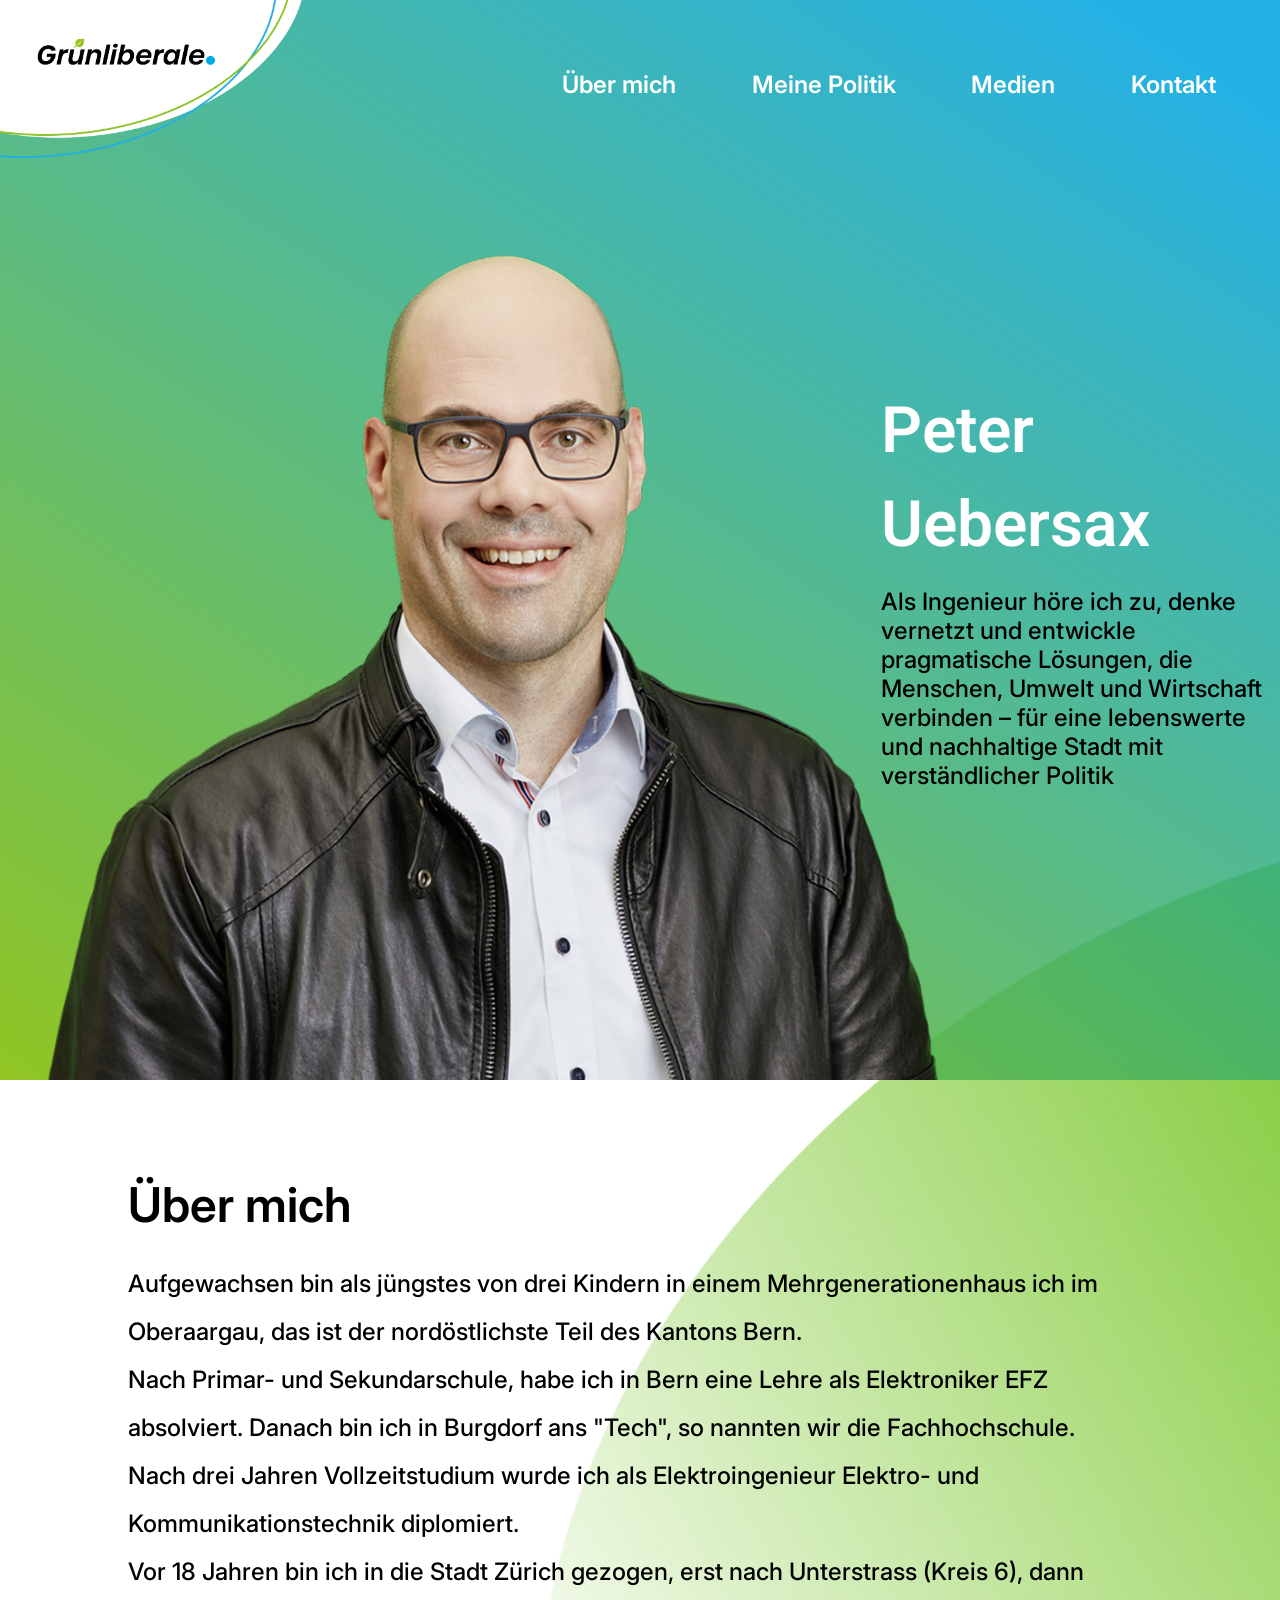
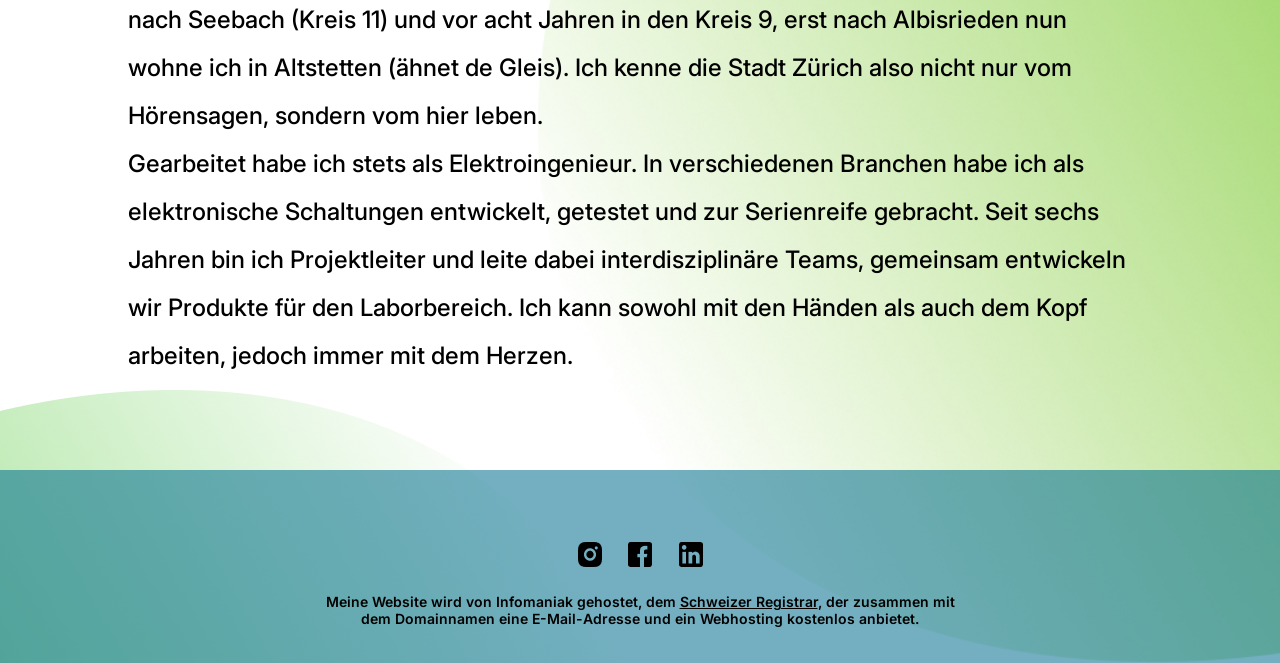
==== commit 3abf6514: "1. send email made with js. 2. medien page  updated 3. Kontakte => Kontakt" ====
--- a/index.html
+++ b/index.html
@@ -4,6 +4,7 @@
     <meta charset="UTF-8" />
     <meta name="viewport" content="width=device-width, initial-scale=1.0" />
     <title>Über mich</title>
+    <link rel="icon" href="./img/leaf.png" type="image/png">
     <link rel="stylesheet" href="./css/index.css" />
     <link rel="stylesheet" href="./css/footer.css">
     
@@ -21,14 +22,14 @@
       <li class="burger_menu__item"><a href="index.html">Über mich</a></li>
       <li class="burger_menu__item"><a href="./pages/politic.html">Meine Politik</a></li>
       <li class="burger_menu__item"><a href="./pages/medien.html">Medien</a></li>
-      <li class="burger_menu__item"><a href="./pages/contacts.html">Kontakte</a></li>
+      <li class="burger_menu__item"><a href="./pages/contacts.html">Kontakt</a></li>
     </ul>
   </nav>
   <ul class="header__block">
     <li class="header__about_me"><a href="index.html">Über mich</a></li>
     <li class="header__my_politic"><a href="./pages/politic.html">Meine Politik</a></li>
     <li class="header__media"><a href="./pages/medien.html">Medien</a></li>
-    <li class="header__contacts"><a href="./pages/contacts.html">Kontakte</a></li>
+    <li class="header__contacts"><a href="./pages/contacts.html">Kontakt</a></li>
   </ul>
     </header>
     <main class="main">
